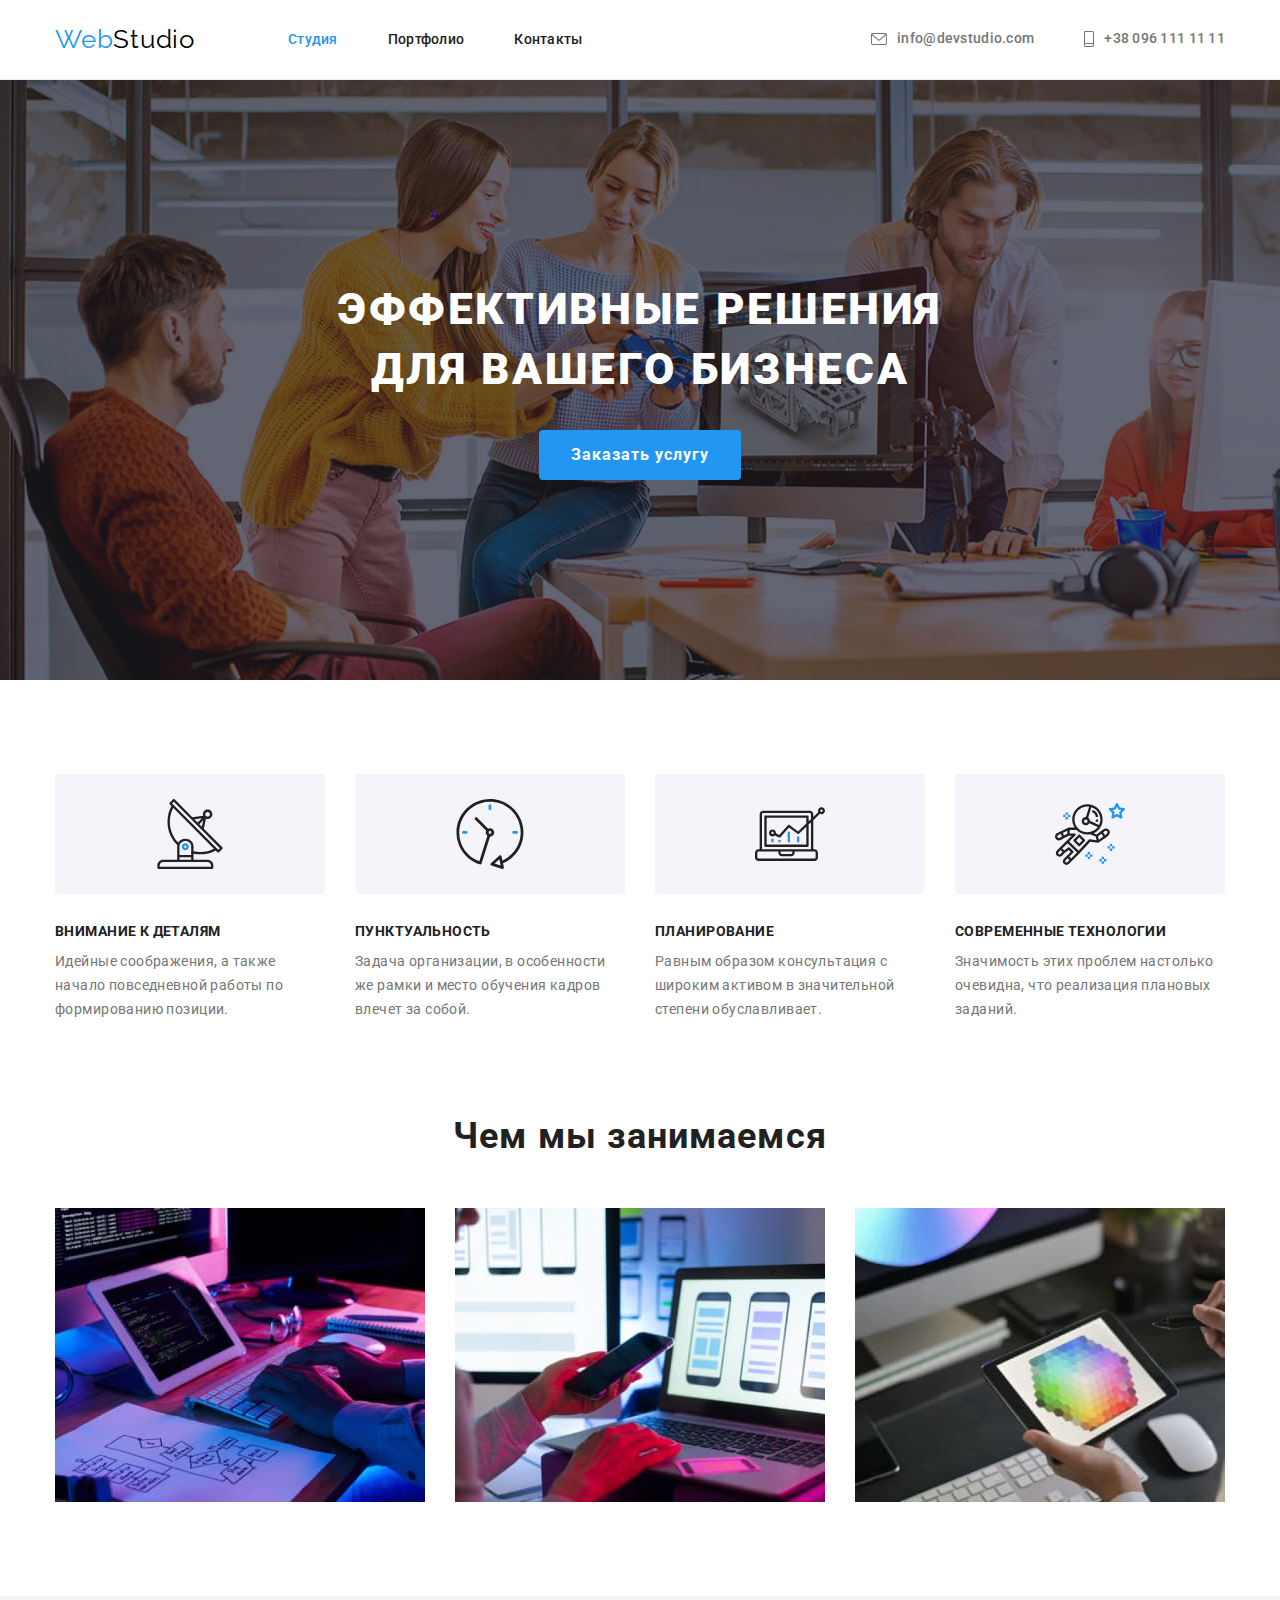
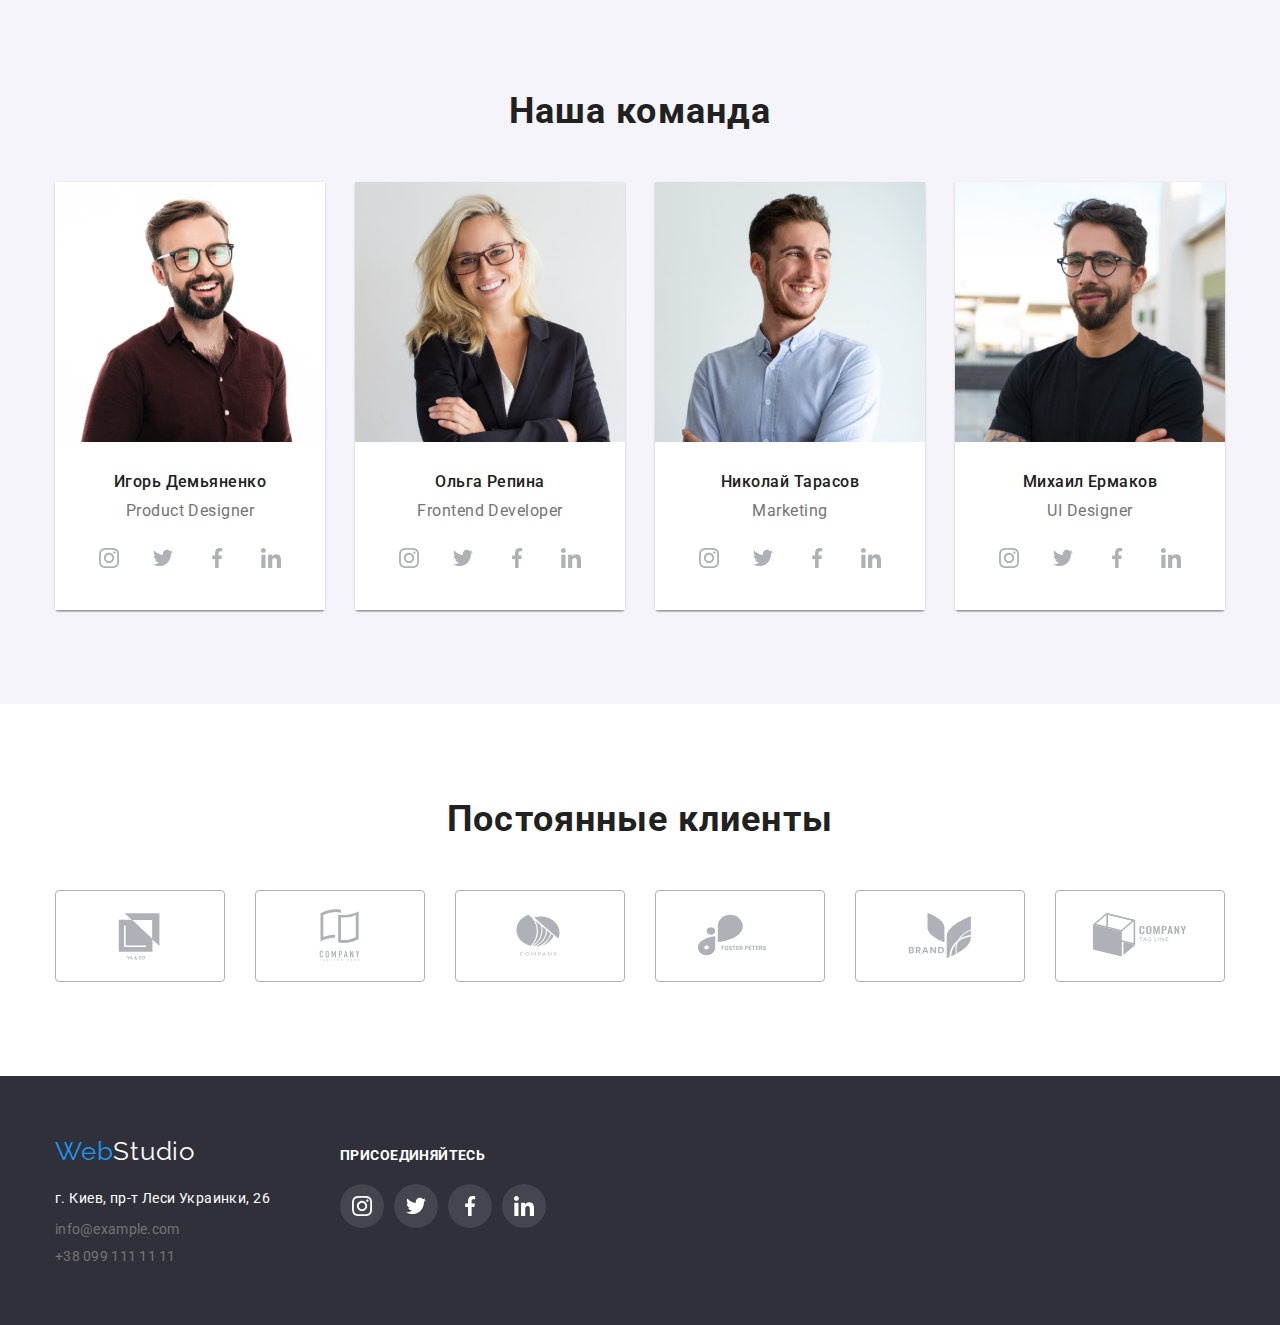
==== index.html @ 9b825a85 "overlay в Портфолио" ====
<!DOCTYPE html>
<html lang="ru">
<head>
    <meta charset="UTF-8">
    <meta http-equiv="X-UA-Compatible" content="IE=edge">
    <meta name="viewport" content="width=device-width, initial-scale=1.0">
    <title>Студия</title>
    <link rel="preconnect" href="https://fonts.gstatic.com">
    <link href="https://fonts.googleapis.com/css2?family=Raleway:wght@700&family=Roboto:wght@400;500;700;900&display=swap"
        rel="stylesheet">
    <link rel="stylesheet" href="https://cdnjs.cloudflare.com/ajax/libs/modern-normalize/1.0.0/modern-normalize.min.css" />
    <link rel="stylesheet" href="./css/styles.css">
</head>
<body>
<!--HEADER-->
    <header class="header">
        <div class="container header-container">
            <nav class="navigation">
                <a class="logo-link link" href="./index.html" lang=en><span class="logo-part">Web</span>Studio</a>
                <ul class="menu list">
                    <li class="menu-item">
                        <a class="menu-link link current" href="./index.html">Студия</a>
                    </li>
                    <li class="menu-item">
                        <a class="menu-link link" href="./portfolio.html">Портфолио</a>
                    </li>
                    <li class="menu-item">
                        <a class="menu-link link" href="">Контакты</a>
                    </li>
                </ul>
            </nav>
            <ul class="contacts list">
                <li class="contacts-item">
                    <a class="mail-tel-link link" href="mailto:info@devstudio.com">
                        <svg class="mail-icon">
                            <use href="./images/sprite.svg#mail"></use>
                        </svg>
                        info@devstudio.com</a>
                </li>
                <li class="contacts-item">
                    <a class="mail-tel-link link" href="tel:+38096111111">
                        <svg class="call-icon">
                            <use href="./images/sprite.svg#call"></use>
                        </svg>
                        +38 096 111 11 11</a>
                </li>
            </ul>
        </div>
    </header>
    <main>
<!--HERO-->
        <section class="hero">
            <div class="container">
                <h1 class="hero-title">Эффективные решения <br> для вашего бизнеса</h1>
                <button class="modal-btn btn" type="button">Заказать услугу</button>
            </div>
        </section>

<!--BENEFITS-->
        <section class="benefits-section">
            <div class="container">
                <h2 class="visually-hidden">Преимущества</h2>
                <ul class="benefits list">
                    <li class="benefits-item">
                        <div class="benefits-pic">
                            <svg class="benefits-icon">
                                <use href="./images/sprite.svg#antenna"></use>
                            </svg>
                        </div>
                            <h3 class="benefits-item-title">Внимание к деталям </h3>
                            <p class="benefits-item-description">Идейные соображения, а также начало
                                повседневной работы по формированию позиции.</p>
                    </li>
                    <li class="benefits-item">
                        <div class="benefits-pic">
                            <svg class="benefits-icon">
                                <use href="./images/sprite.svg#clock"></use>
                            </svg>
                        </div>
                        <h3 class="benefits-item-title">Пунктуальность </h3>
                        <p class="benefits-item-description">Задача организации, в особенности же
                            рамки и место обучения кадров влечет за собой.</p>
                    </li>
                    <li class="benefits-item">
                        <div class="benefits-pic">
                            <svg class="benefits-icon">
                                <use href="./images/sprite.svg#diagram"></use>
                            </svg>
                        </div>
                        <h3 class="benefits-item-title">Планирование </h3>
                        <p class="benefits-item-description">Равным образом консультация с широким
                            активом в значительной степени обуславливает.</p>
                    </li>
                    <li class="benefits-item">
                        <div class="benefits-pic">
                            <svg class="benefits-icon">
                                <use href="./images/sprite.svg#astronaut"></use>
                            </svg>
                        </div>
                        <h3 class="benefits-item-title">Современные технологии </h3>
                        <p class="benefits-item-description">Значимость этих проблем настолько очевидна,
                            что реализация плановых заданий.</p>
                    </li>
                </ul>
            </div>
        </section>

<!--PORTFOLIO-->
        <section class="portfolio-section">
            <div class="container">
                <h2 class="section-title">Чем мы занимаемся</h2>
                <ul class="portfolio list">
                    <li class="portfolio-item">
                        <img class="portfolio-item-img" src="./images/what-we-do/img.jpg" alt="Разработчик пишет код" width="370"
                            height="294">
                    </li>
                    <li class="portfolio-item">
                        <img class="portfolio-item-img" src="./images/what-we-do/img-1.jpg" alt="Дизайнер разрабатывает интерфейс"
                            width="370" height="294">
                    </li>
                    <li class="portfolio-item">
                        <img class="portfolio-item-img" src="./images/what-we-do/img-2.jpg" alt="Дизайнер подбирает цвета" width="370"
                            height="294">
                    </li>
                </ul>
            </div>
        </section>

<!--TEAM-->
        <section class="team section">
            <div class="container">
                <h2 class="section-title">Наша команда</h2>
                <ul class="team-list list">
                    <li class="team-item">
                        <img class="team-item-img" src="./images/our-team/ihor.jpg" alt="Игорь Демьяненко" width="270" height="260">
                        <div class="team-description">
                            <h3 class="team-item-title">Игорь Демьяненко</h3>
                            <p class="team-item-description" lang="en">Product Designer</p>
                                <ul class="team-social-media list">
                                    <li class="team-social-media-item">
                                        <a href="" class="team-social-media-link">
                                            <svg class="team-social-media-icon">
                                                <use href="./images/sprite.svg#instagram"></use>
                                            </svg>
                                        </a>
                                    </li>
                                    <li class="team-social-media-item">
                                        <a href="" class="team-social-media-link">
                                            <svg class="team-social-media-icon">
                                                <use href="./images/sprite.svg#twitter"></use>
                                            </svg>
                                        </a>
                                    </li>
                                    <li class="team-social-media-item">
                                        <a href="" class="team-social-media-link">
                                            <svg class="team-social-media-icon">
                                                <use href="./images/sprite.svg#facebook"></use>
                                            </svg>
                                        </a>
                                    </li>
                                    <li class="team-social-media-item">
                                        <a href="" class="team-social-media-link">
                                            <svg class="team-social-media-icon">
                                                <use href="./images/sprite.svg#linkedin"></use>
                                            </svg>
                                        </a>
                                    </li>
                                </ul>
                        </div>  
                    </li>
                    <li class="team-item">
                        <img class="team-item-img" src="./images/our-team/olha.jpg" alt="Ольга Репина" width="270" height="260">
                        <div class="team-description">
                            <h3 class="team-item-title">Ольга Репина</h3>
                            <p class="team-item-description" lang="en">Frontend Developer</p>
                                <ul class="team-social-media list">
                                    <li class="team-social-media-item">
                                        <a href="" class="team-social-media-link">
                                            <svg class="team-social-media-icon">
                                                <use href="./images/sprite.svg#instagram"></use>
                                            </svg>
                                        </a>
                                    </li>
                                    <li class="team-social-media-item">
                                        <a href="" class="team-social-media-link">
                                            <svg class="team-social-media-icon">
                                                <use href="./images/sprite.svg#twitter"></use>
                                            </svg>
                                        </a>
                                    </li>
                                    <li class="team-social-media-item">
                                        <a href="" class="team-social-media-link">
                                            <svg class="team-social-media-icon">
                                                <use href="./images/sprite.svg#facebook"></use>
                                            </svg>
                                        </a>
                                    </li>
                                    <li class="team-social-media-item">
                                        <a href="" class="team-social-media-link">
                                            <svg class="team-social-media-icon">
                                                <use href="./images/sprite.svg#linkedin"></use>
                                            </svg>
                                        </a>
                                    </li>
                                </ul>
                        </div>
                    </li>
                    <li class="team-item">
                        <img class="team-item-img" src="./images/our-team/nick.jpg" alt="Николай Тарасов" width="270" height="260">
                        <div class="team-description">
                            <h3 class="team-item-title">Николай Тарасов</h3>
                            <p class="team-item-description" lang="en">Marketing</p>
                                <ul class="team-social-media list">
                                    <li class="team-social-media-item">
                                        <a href="" class="team-social-media-link">
                                            <svg class="team-social-media-icon">
                                                <use href="./images/sprite.svg#instagram"></use>
                                            </svg>
                                        </a>
                                    </li>
                                    <li class="team-social-media-item">
                                        <a href="" class="team-social-media-link">
                                            <svg class="team-social-media-icon">
                                                <use href="./images/sprite.svg#twitter"></use>
                                            </svg>
                                        </a>
                                    </li>
                                    <li class="team-social-media-item">
                                        <a href="" class="team-social-media-link">
                                            <svg class="team-social-media-icon">
                                                <use href="./images/sprite.svg#facebook"></use>
                                            </svg>
                                        </a>
                                    </li>
                                    <li class="team-social-media-item">
                                        <a href="" class="team-social-media-link">
                                            <svg class="team-social-media-icon">
                                                <use href="./images/sprite.svg#linkedin"></use>
                                            </svg>
                                        </a>
                                    </li>
                                </ul>
                        </div>
                    </li>
                    <li class="team-item">
                        <img class="team-item-img" src="./images/our-team/mike.jpg" alt="Михаил Ермаков" width="270" height="260">
                        <div class="team-description">
                            <h3 class="team-item-title">Михаил Ермаков</h3>
                            <p class="team-item-description" lang="en">UI Designer</p>
                            <ul class="team-social-media list">
                                <li class="team-social-media-item">
                                    <a href="" class="team-social-media-link">
                                        <svg class="team-social-media-icon">
                                            <use href="./images/sprite.svg#instagram"></use>
                                        </svg>
                                    </a>
                                </li>
                                <li class="team-social-media-item">
                                    <a href="" class="team-social-media-link">
                                        <svg class="team-social-media-icon">
                                            <use href="./images/sprite.svg#twitter"></use>
                                        </svg>
                                    </a>
                                </li>
                                <li class="team-social-media-item">
                                    <a href="" class="team-social-media-link">
                                        <svg class="team-social-media-icon">
                                            <use href="./images/sprite.svg#facebook"></use>
                                        </svg>
                                    </a>
                                </li>
                                <li class="team-social-media-item">
                                    <a href="" class="team-social-media-link">
                                        <svg class="team-social-media-icon">
                                            <use href="./images/sprite.svg#linkedin"></use>
                                        </svg>
                                    </a>
                                </li>
                            </ul>
                        </div>
                    </li>
                </ul>
            </div>
        </section>
    </main>
<!--CLIENTS-->
        <section class="clients section">
            <div class="container">
                <h2 class="section-title">Постоянные клиенты</h2>
                <ul class="clients-list list">
                    <li class="clients-item">
                        <a href="" class="clients-list-link">                
                            <svg class="clients-icon">
                               <use href="./images/sprite.svg#logo-1"></use>
                            </svg>
                        </a>
                    </li>
                    <li class="clients-item">
                        <a href="" class="clients-list-link">                           
                            <svg class="clients-icon">
                                <use href="./images/sprite.svg#logo-2"></use>                            
                            </svg>                        
                        </a>
                    </li>
                    <li class="clients-item">
                        <a href="" class="clients-list-link">
                            <svg class="clients-icon">
                                <use href="./images/sprite.svg#logo-3"></use>
                            </svg>
                        </a>
                    </li>
                    <li class="clients-item">
                        <a href="" class="clients-list-link">
                            <svg class="clients-icon">
                                <use href="./images/sprite.svg#logo-4"></use>
                            </svg>
                        </a>
                    </li>
                    <li class="clients-item">
                        <a href="" class="clients-list-link">
                            <svg class="clients-icon">
                                <use href="./images/sprite.svg#logo-5"></use>
                            </svg>
                        </a>
                    </li>
                    <li class="clients-item">
                        <a href="" class="clients-list-link">
                            <svg class="clients-icon">
                                <use href="./images/sprite.svg#logo-6"></use>
                            </svg>
                        </a>
                    </li>
                </ul>
            </div>
        </section>
<!--END CLIENTS-->
<!--FOOTER-->
    <footer class="footer">
        <div class="container footer-container">
            <div class="footer-left">
                <a class="footer-logo-link link" href="./index.html" lang=en><span class="logo-part">Web</span>Studio</a>
                <address class="address-list">
                    <ul class="address-items list">
                        <li class="address-item">
                            <a class="map-link link" href="https://goo.gl/maps/Dh8G3uwG5ZsZuSZK8" target="_blank"
                                rel="noopener noreferrer">г. Киев, пр-т Леси
                                Украинки, 26</a>
                        </li>
                        <li class="address-item">
                            <a class="footer-mail-link link" href="mailto:info@example.com">info@example.com</a>
                        </li>
                        <li class="address-item">
                            <a class="footer-tel-link link" href="tel:+380991111111">+38 099 111 11 11</a>
                        </li>
                    </ul>
                </address>
            </div>
            <div class="footer-right">
                <h4 class="join-title">Присоединяйтесь</h4>
                    <ul class="join-sm-list list">
                        <li class="join-sm-item">
                            <a href="" class="join-sm-link">
                                <svg class="join-sm-icon">
                                    <use href="./images/sprite.svg#instagram"></use>
                                </svg>
                            </a>
                        </li>
                        <li class="join-sm-item">
                            <a href="" class="join-sm-link">
                                <svg class="join-sm-icon">
                                    <use href="./images/sprite.svg#twitter"></use>
                                </svg>
                            </a>
                        </li>
                        <li class="join-sm-item">
                            <a href="" class="join-sm-link">
                                <svg class="join-sm-icon">
                                    <use href="./images/sprite.svg#facebook"></use>
                                </svg>
                            </a>
                        </li>
                        <li class="join-sm-item">
                            <a href="" class="join-sm-link">
                                <svg class="join-sm-icon">
                                    <use href="./images/sprite.svg#linkedin"></use>
                                </svg>
                            </a>
                        </li>
                    </ul>
            </div>
        </div>
    </footer>
</body>
</html>
---- css/styles.css ----
:root {
  --accent-color: #2196f3;
  --main-color: #212121;
  --secondary-color: #757575;
  --contrast-color: #ffffff;
  --background-color: #2f303a;
  --icon-button-back-color: #f5f4fA;
  --icons-color: #AFB1B8;
  --main-font: 'Roboto', sans-serif;
  --secondary-font: 'Raleway', sans-serif;
}

h1,
h2,
h3,
h4,
h5,
h6,
p {
  margin-top: 0;
  margin-bottom: 0;
}

ul,
ol {
  margin-top: 0;
  margin-bottom: 0;
  padding-left: 0;
}

img {
  display: block;
}

.list {
  list-style: none;
}
.link {
  text-decoration: none;
  display: inline-block;
}

.container {
  width: 1200px;
  padding-left: 15px;
  padding-right: 15px;
  margin: 0 auto;
}

body {
  font-family: var(--main-font);
  color: var(--main-color);
}

/*---------COMPONENTS---------*/
.logo-part {
  color: var(--accent-color);
}
.section-title {
  font-size: 36px;
  line-height: 1.17;
  text-align: center;
  letter-spacing: 0.03em;
  margin-bottom: 50px;
}

.menu-link.current {
  color: var(--accent-color);
}

.section {
  padding-top: 94px;
  padding-bottom: 94px;
}

.btn {
  border: none;
  cursor: pointer;
  border-radius: 4px;
}

.visually-hidden {
  position: absolute;
  width: 1px;
  height: 1px;
  margin: -1px;
  border: 0;
  padding: 0;

  white-space: nowrap;
  clip-path: inset(100%);
  clip: rect(0 0 0 0);
  overflow: hidden;
}
/*---------END COMPONENTS---------*/

/*---------HEADER---------*/

.header {
  border-bottom: 1px solid #ececec;
  padding-top: 24px;
  padding-bottom: 24px;
}

.header-container {
  display: flex;
}

.navigation {
  display: flex;
  align-items: center;
}

.menu {
  display: flex;
}

.contacts {
  display: flex;
  align-items: center;
  margin-left: auto;
}

.logo-link {
  font-family: var(--secondary-font);
  font-size: 26px;
  line-height: 1.19;
  letter-spacing: 0.03em;
  color: #000000;
  margin-right: 93px;
}

.menu-item:not(:last-child) {
  margin-right: 50px;
}

.contacts-item:not(:last-child) {
  margin-right: 50px;
}

.menu-link {
  font-weight: 500;
  font-size: 14px;
  line-height: 1.14;
  letter-spacing: 0.02em;
  color: var(--main-color);
}

.menu-link:hover,
.menu-link:focus {
  color: var(--accent-color);
  outline: none;
}

.address-list {
  font-style: normal;
}

.mail-tel-link {
  display: flex;
  align-items: center;
  justify-content: center; 
  font-weight: 500;
  font-size: 14px;
  line-height: 1.14;
  letter-spacing: 0.02em;
  color: var(--secondary-color);
}

.mail-tel-link:hover,
.mail-tel-link:focus {
  color: var(--accent-color);
  outline: none;
}

.mail-icon {
  width: 16px;
  height: 12px;
  fill: currentColor;
  margin-right: 10px;
}

.call-icon {
  width: 10px;
  height: 16px;
  fill: currentColor;
  margin-right: 10px;
}

.mail-tel-link:hover .mail-icon,
.mail-tel-link:focus .mail-icon {
  fill: currentColor;
}

.mail-tel-link:hover .call-icon,
.mail-tel-link:focus .call-icon {
  fill: currentColor;
}
/*---------END HEADER---------*/

/*---------HERO---------*/

.hero {
  background-color: var(--background-color);
  background-image: linear-gradient(
    rgba(47, 48, 58, 0.4),
    rgba(47, 48, 58, 0.4)
    ), 
    url(../images/hero-bg.jpg);
  background-size: cover;
  max-width: 1600px;
  margin: 0 auto;
  padding-top: 200px;
  padding-bottom: 200px;
  text-align: center;
}
.hero-title {
  font-weight: 900;
  font-size: 44px;
  line-height: 1.36;
  letter-spacing: 0.06em;
  text-transform: uppercase;
  color: var(--contrast-color);
  margin-bottom: 30px;
}
.modal-btn {
  font-weight: 700;
  font-size: 16px;
  line-height: 1.88;
  letter-spacing: 0.06em;
  background-color: var(--accent-color);
  color: var(--contrast-color);
  padding: 10px 32px;
}

.modal-btn:hover,
.modal-btn:focus {
  background-color: #188ce8;
  outline: none;
}

/*---------END HERO---------*/

/*---------BENEFITS---------*/

.benefits-section {
  padding-top: 94px;
  padding-bottom: 47px;
}

.benefits {
  display: flex;
}

.benefits-item {
  width: 270px;
}

/* .test::before {
  display: inline-block;
  content: "";
  width: 270px;
height: 120px;
  background-color: #F5F4FA;
  border-radius: 4px;
  background-image: url(../images/sprite.svg#antenna);
} */


.benefits-pic {
  display: flex;
  align-items: center;
  justify-content: center;
  height: 120px;
  background-color: var(--icon-button-back-color);
  border-radius: 4px;
  margin-bottom: 30px;
}

.benefits-icon {
  width: 70px;
  height: 70px;

}

.benefits-item:not(:last-child) {
  margin-right: 30px;
}

.benefits-item-title {
  font-size: 14px;
  line-height: 1.14;
  letter-spacing: 0.03em;
  text-transform: uppercase;
  margin-bottom: 10px;
}
.benefits-item-description {
  font-size: 14px;
  line-height: 1.71;
  letter-spacing: 0.03em;
  color: var(--secondary-color);
}

/*---------END BENEFITS---------*/

/*---------PORTFOLIO---------*/

.portfolio-section {
  padding-top: 47px;
  padding-bottom: 94px;
}

.portfolio {
  display: flex;
  align-items: center;
  margin-left: -30px;
  margin-top: -30px;
}

.portfolio-item {
  flex-basis: calc((100% - 90px) / 3);
  margin-left: 30px;
  margin-top: 30px;
}

/*---------END PORTFOLIO---------*/

/*---------TEAM---------*/

.team {
  background: var(--icon-button-back-color);
}

.team-list {
  display: flex;
  margin-left: -30px;
  margin-top: -30px;
}

.team-item {
  /*  flex-basis: calc((100% - 120px) / 4);*/
  flex-basis: calc(100% - 4) / 30px);
  margin-left: 30px;
  margin-top: 30px;
  box-shadow: 0px 1px 3px rgba(0, 0, 0, 0.12), 0px 1px 1px rgba(0, 0, 0, 0.14),
    0px 2px 1px rgba(0, 0, 0, 0.2);
  border-radius: 0px 0px 4px 4px;
}

.team-item-title {
  font-weight: 500;
  font-size: 16px;
  line-height: 1.19;
  text-align: center;
  letter-spacing: 0.03em;
  margin-bottom: 10px;
}
.team-item-description {
  font-size: 16px;
  line-height: 1.19;
  text-align: center;
  letter-spacing: 0.03em;
  color: var(--secondary-color);
  margin-bottom: 16px;
}

.team-description {
  padding: 30px 32px;
  background-color: var(--contrast-color);
}

.team-social-media {
  display: flex;
  justify-content: space-between;
}

.team-social-media-link {
  display: flex;
  align-items: center;
  justify-content: center;
  width: 44px;
  height: 44px;
  background-color: transparent;
  border-radius: 50%;
}

.team-social-media-icon {
  width: 20px;
  height: 20px;
  fill: var(--icons-color);
}

.team-social-media-link:hover,
.team-social-media-link:focus {
  background-color: var(--accent-color);
  outline: none;
}

.team-social-media-link:hover .team-social-media-icon,
.team-social-media-link:focus .team-social-media-icon {
  fill: var(--contrast-color);
}

/*---------END TEAM---------*/

/*---------CLIENTS---------*/

.clients-list {
  display: flex;
  justify-content: space-between;
}

.clients-item {
  display: flex;
  align-items: center;
  justify-content: center;
  /* border: 1px solid var(--icons-color);
  width: 170px;
  height: 92px;
  box-sizing: border-box;
  border-radius: 4px; */
}

.clients-list-link{
  display: flex;
  align-items: center;
  justify-content: center;
  border: 1px solid var(--icons-color);
  width: 170px;
  height: 92px;
  box-sizing: border-box;
  border-radius: 4px; 
}

.clients-icon {
  width: 106px;
  height: 60px;
  fill: var(--icons-color);
}

.clients-list-link:hover .clients-icon,
.clients-list-link:focus .clients-icon {
  fill: var(--accent-color);
}

.clients-list-link:hover,
.clients-list-link:focus {
  border: 1px solid var(--accent-color);
  outline: none;
}

/* .clients-item:hover .clients-icon,
.clients-item:focus .clients-icon {
  fill: var(--accent-color);
}

.clients-item:hover,
.clients-item:focus {
  border: 1px solid var(--accent-color);
} */

/*---------END CLIENTS---------*/

/*---------FOOTER---------*/
.footer {
  background-color: var(--background-color);
  padding-top: 60px;
  padding-bottom: 60px;
}

.footer-container {
  display: flex;
  align-items: baseline;
}

.footer-left{
  margin-right: 70px;
}

.footer-logo-link {
  font-family: var(--secondary-font);
  font-size: 26px;
  line-height: 1.19;
  letter-spacing: 0.03em;
  color: var(--contrast-color);
  margin-bottom: 20px;
}
.map-link {
  font-style: normal;
  font-size: 14px;
  line-height: 1.71;
  letter-spacing: 0.03em;
  color: var(--contrast-color);
}
.map-link:hover,
.map-link:focus {
  color: var(--accent-color);
  outline: none;
}
.footer-mail-link {
  font-style: normal;
  font-size: 14px;
  line-height: 1.14;
  letter-spacing: 0.02em;
  color: var(--secondary-color);
}
.footer-mail-link:hover,
.footer-mail-link:focus {
  color: var(--accent-color);
  outline: none;
}

.footer-tel-link {
  font-style: normal;
  font-size: 14px;
  line-height: 1.14;
  letter-spacing: 0.02em;
  color: var(--secondary-color);
}

.footer-tel-link:hover,
.footer-tel-link:focus {
  color: var(--accent-color);
  outline: none;
}

.address-item:not(:last-child) {
  margin-bottom: 9px;
}

.join-title {
  font-weight: 700;
  font-size: 14px;
  line-height: 1.14;
  letter-spacing: 0.03em;
  text-transform: uppercase;
  color: var(--contrast-color);
  margin-bottom: 20px;
}

.join-sm-list {
  display: flex;
}

.join-sm-item:not(:last-child) {
  margin-right: 10px;
}


.join-sm-link {
  display: flex;
  align-items: center;
  justify-content: center;
  width: 44px;
  height: 44px;
  background-color: rgba(255, 255, 255, 0.1);
  border-radius: 50%;
}

.join-sm-link:hover,
.join-sm-link:focus {
  background-color: var(--accent-color);
  outline: none;
}

.join-sm-icon {
  width: 20px;
  height: 20px;
  fill: var(--contrast-color);
}


/*---------END FOOTER---------*/

/*---------PORTFOLIO PAGE---------*/

.filters {
  display: flex;
  justify-content: center;
  margin-bottom: 50px;
}

.filters .filter-item + .filter-item {
  margin-left: 8px;
}

.filter-btn {
  font-weight: 500;
  font-size: 16px;
  line-height: 1.62;
  text-align: center;
  letter-spacing: 0.03em;
  background-color: var(--icon-button-back-color);
  padding: 6px 22px;
}
.filter-btn:hover,
.filter-btn:focus {
  color: var(--contrast-color);
  background-color: var(--accent-color);
  box-shadow: 0px 3px 1px rgba(0, 0, 0, 0.1), 0px 1px 2px rgba(0, 0, 0, 0.08),
    0px 2px 2px rgba(0, 0, 0, 0.12);
  outline: none;
}

.portfolio-page-items {
  display: flex;
  flex-wrap: wrap;
  margin-left: -30px;
  margin-top: -30px;
}

.portfolio-page-item {
  flex-basis: calc((100% - 90px) / 3);
  margin-top: 30px;
  margin-left: 30px;
}

.card-wrapper {
  position: relative;
  overflow: hidden;
}

.portfolio-page-card:hover,
.portfolio-page-card:focus {
box-shadow: 0px 1px 1px rgba(0, 0, 0, 0.12), 0px 4px 4px rgba(0, 0, 0, 0.06), 1px 4px 6px rgba(0, 0, 0, 0.16);
outline: none;
}

.overlay {
  position: absolute;
  top: 0;
  left: 0;
  width: 100%;
  height: 100%;
  color: var(--contrast-color);
  font-style: normal;
  font-size: 18px;
  line-height: 1.56;
  letter-spacing: 0.03em;
  padding: 63px 24px;
  background-color: rgba(33, 150, 243, 0.9);
  /* border: 1px solid #000000;
  box-shadow: 0px 4px 4px rgba(0, 0, 0, 0.25); */
  overflow: auto;
  transform: translateY(100%);
  transition: transform 250ms cubic-bezier(0.4, 0, 0.2, 1);
}

.portfolio-page-card:hover .overlay,
.portfolio-page-card:focus .overlay {
 transform: translateY(0%);
}

.portfolio-page-card-dscr {
  background-color: var(--contrast-color);
  border: 1px solid #eeeeee;
  border-top: none;
  padding: 20px 24px;
}

.portfolio-page-item-title {
  color: var(--main-color);
  font-weight: 700;
  font-size: 18px;
  line-height: 2;
  letter-spacing: 0.06em;
  margin-bottom: 4px;
}
.portfolio-page-item-description {
  font-size: 16px;
  line-height: 1.87;
  letter-spacing: 0.03em;
  color: var(--secondary-color);
}

/*---------END PORTFOLIO PAGE---------*/
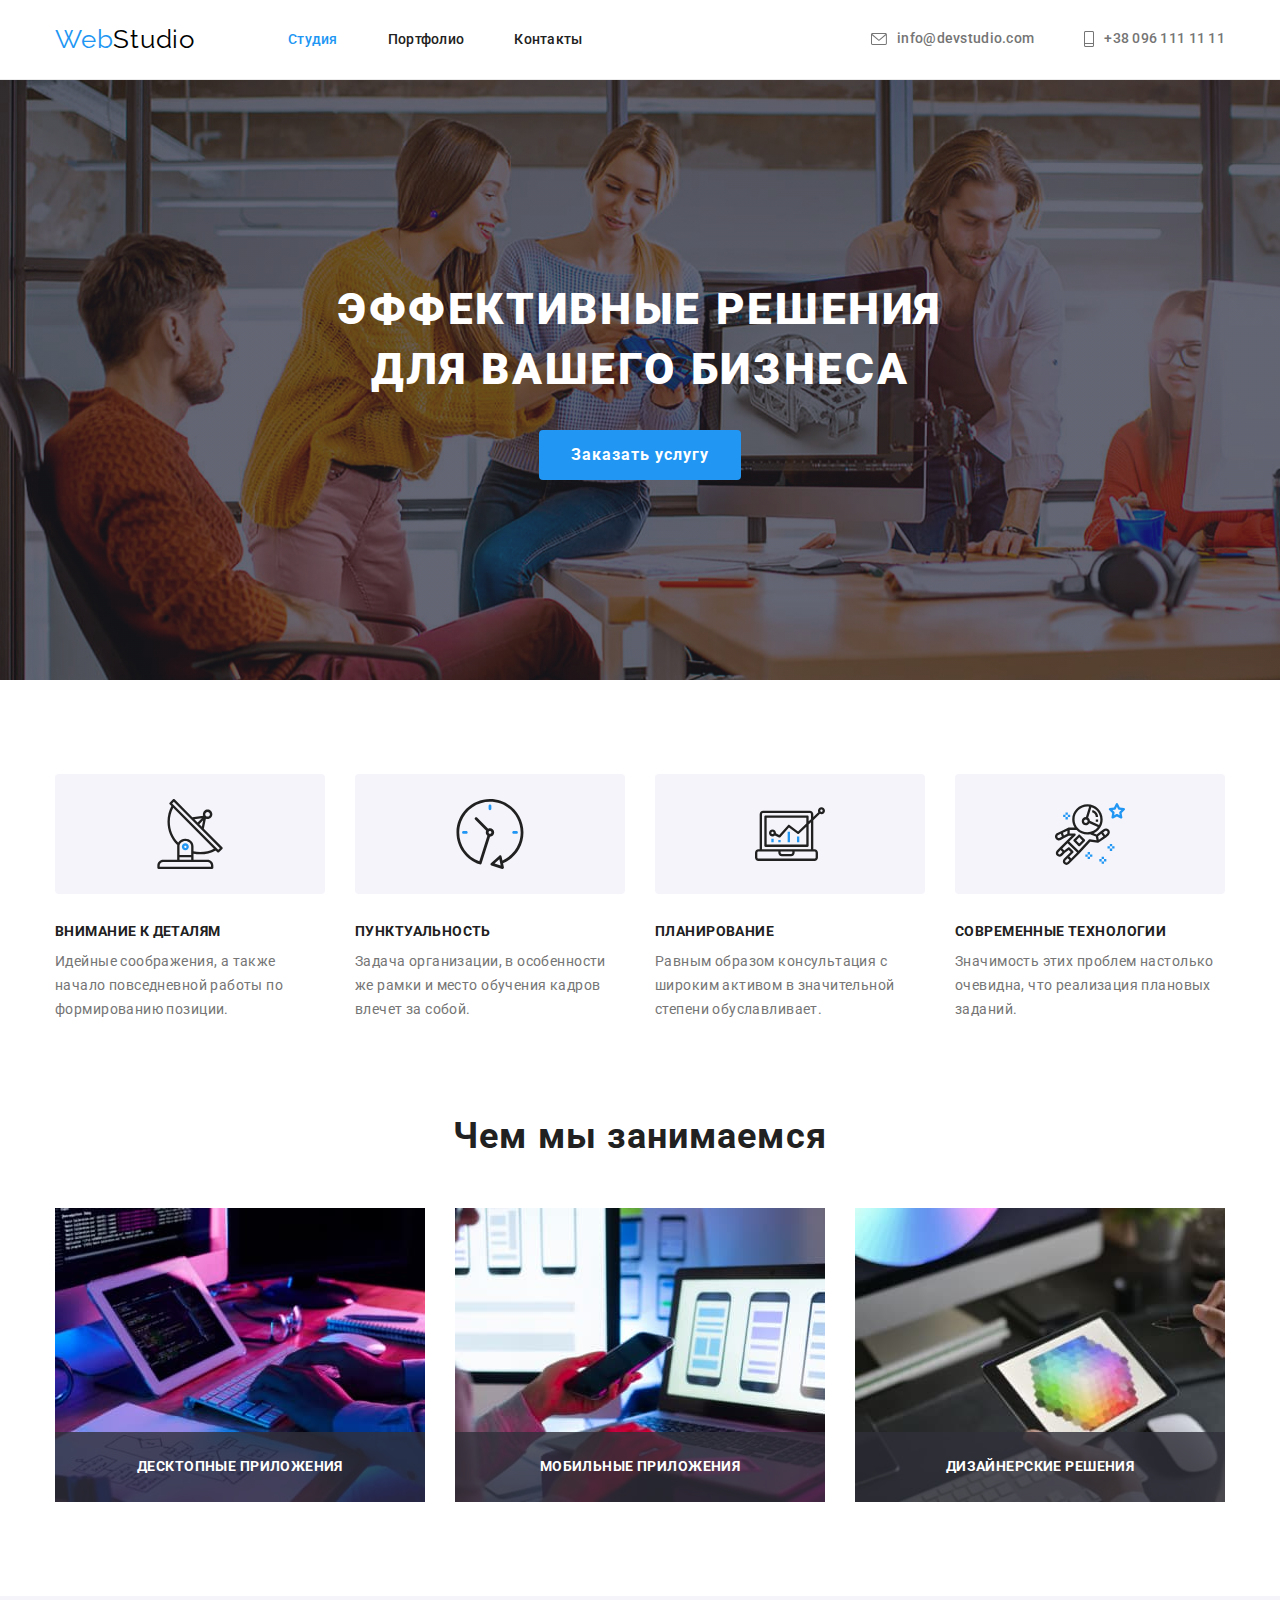
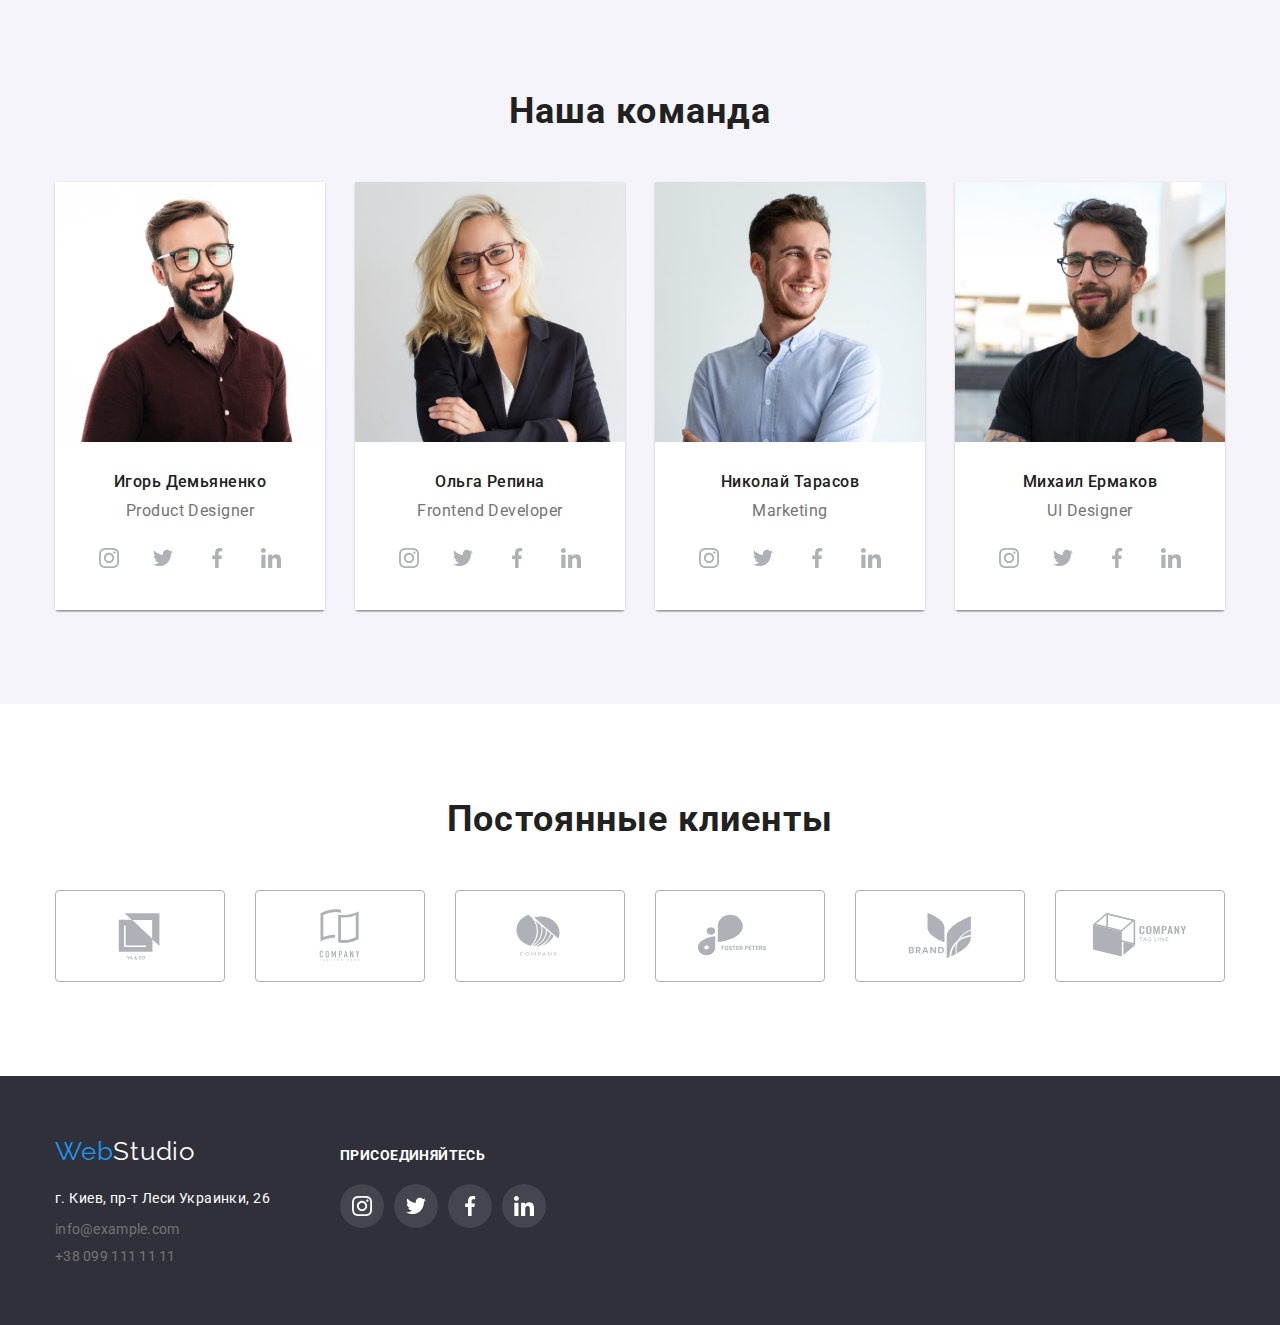
==== commit 4ba81643: "Переходы transition" ====
--- a/index.html
+++ b/index.html
@@ -52,7 +52,7 @@
         <section class="hero">
             <div class="container">
                 <h1 class="hero-title">Эффективные решения <br> для вашего бизнеса</h1>
-                <button class="modal-btn btn" type="button">Заказать услугу</button>
+                <button class="modal-btn btn" type="button" data-modal-open>Заказать услугу</button>
             </div>
         </section>
 
@@ -113,14 +113,23 @@
                     <li class="portfolio-item">
                         <img class="portfolio-item-img" src="./images/what-we-do/img.jpg" alt="Разработчик пишет код" width="370"
                             height="294">
+                            <p class="item-name">
+                                Десктопные приложения
+                            </p>
                     </li>
                     <li class="portfolio-item">
                         <img class="portfolio-item-img" src="./images/what-we-do/img-1.jpg" alt="Дизайнер разрабатывает интерфейс"
                             width="370" height="294">
+                            <p class="item-name">
+                                Мобильные приложения
+                            </p>
                     </li>
                     <li class="portfolio-item">
                         <img class="portfolio-item-img" src="./images/what-we-do/img-2.jpg" alt="Дизайнер подбирает цвета" width="370"
                             height="294">
+                            <p class="item-name">
+                                Дизайнерские решения
+                            </p>
                     </li>
                 </ul>
             </div>
@@ -347,10 +356,10 @@
                                 Украинки, 26</a>
                         </li>
                         <li class="address-item">
-                            <a class="footer-mail-link link" href="mailto:info@example.com">info@example.com</a>
+                            <a class="footer-mail-tel-link link" href="mailto:info@example.com">info@example.com</a>
                         </li>
                         <li class="address-item">
-                            <a class="footer-tel-link link" href="tel:+380991111111">+38 099 111 11 11</a>
+                            <a class="footer-mail-tel-link link" href="tel:+380991111111">+38 099 111 11 11</a>
                         </li>
                     </ul>
                 </address>
@@ -390,5 +399,15 @@
             </div>
         </div>
     </footer>
+    <div class="backdrop is-hidden" data-modal>
+        <div class="modal">
+            <button type="button" class="modal-close-btn" data-modal-close>
+                <svg class="modal-icon">
+                    <use href="./images/sprite.svg#close"></use>
+                </svg>
+            </button>
+        </div>
+    </div>
+<script src="./js/modal.js"></script>
 </body>
 </html>--- a/css/styles.css
+++ b/css/styles.css
@@ -8,6 +8,8 @@
   --icons-color: #AFB1B8;
   --main-font: 'Roboto', sans-serif;
   --secondary-font: 'Raleway', sans-serif;
+  --animation-duration: 250ms;
+  --animation-timing-function: cubic-bezier(0.4, 0, 0.2, 1);
 }
 
 h1,
@@ -150,6 +152,7 @@
 .menu-link:focus {
   color: var(--accent-color);
   outline: none;
+  transition: color var(--animation-duration) var(--animation-timing-function);
 }
 
 .address-list {
@@ -171,6 +174,7 @@
 .mail-tel-link:focus {
   color: var(--accent-color);
   outline: none;
+  transition: color var(--animation-duration) var(--animation-timing-function);
 }
 
 .mail-icon {
@@ -237,6 +241,7 @@
 .modal-btn:focus {
   background-color: #188ce8;
   outline: none;
+  transition: background-color var(--animation-duration) var(--animation-timing-function);
 }
 
 /*---------END HERO---------*/
@@ -318,11 +323,29 @@
 }
 
 .portfolio-item {
+  position: relative;
   flex-basis: calc((100% - 90px) / 3);
   margin-left: 30px;
   margin-top: 30px;
 }
 
+.item-name {
+  position: absolute;
+  bottom: 0;
+  left: 0;
+  display: flex;
+  align-items: center;
+  justify-content: center;
+  width: 100%;
+  height: 70px;
+  font-weight: 700;
+  font-size: 14px;
+  line-height: 1.14;
+  letter-spacing: 0.03em;
+  text-transform: uppercase;
+  color: var(--contrast-color);
+  background-color: rgba(47, 48, 58, 0.8);
+}
 /*---------END PORTFOLIO---------*/
 
 /*---------TEAM---------*/
@@ -394,11 +417,13 @@
 .team-social-media-link:focus {
   background-color: var(--accent-color);
   outline: none;
+ transition: background-color var(--animation-duration) var(--animation-timing-function);
 }
 
 .team-social-media-link:hover .team-social-media-icon,
 .team-social-media-link:focus .team-social-media-icon {
   fill: var(--contrast-color);
+  transition: fill var(--animation-duration) var(--animation-timing-function);
 }
 
 /*---------END TEAM---------*/
@@ -441,23 +466,15 @@
 .clients-list-link:hover .clients-icon,
 .clients-list-link:focus .clients-icon {
   fill: var(--accent-color);
+  transition: fill var(--animation-duration) var(--animation-timing-function);
 }
 
 .clients-list-link:hover,
 .clients-list-link:focus {
   border: 1px solid var(--accent-color);
   outline: none;
-}
-
-/* .clients-item:hover .clients-icon,
-.clients-item:focus .clients-icon {
-  fill: var(--accent-color);
-}
-
-.clients-item:hover,
-.clients-item:focus {
-  border: 1px solid var(--accent-color);
-} */
+  transition: border var(--animation-duration) var(--animation-timing-function);
+}
 
 /*---------END CLIENTS---------*/
 
@@ -496,32 +513,20 @@
 .map-link:focus {
   color: var(--accent-color);
   outline: none;
-}
-.footer-mail-link {
+  transition: color var(--animation-duration) var(--animation-timing-function);
+}
+.footer-mail-tel-link {
   font-style: normal;
   font-size: 14px;
   line-height: 1.14;
   letter-spacing: 0.02em;
   color: var(--secondary-color);
 }
-.footer-mail-link:hover,
-.footer-mail-link:focus {
+.footer-mail-tel-link:hover,
+.footer-mail-tel-link:focus {
   color: var(--accent-color);
   outline: none;
-}
-
-.footer-tel-link {
-  font-style: normal;
-  font-size: 14px;
-  line-height: 1.14;
-  letter-spacing: 0.02em;
-  color: var(--secondary-color);
-}
-
-.footer-tel-link:hover,
-.footer-tel-link:focus {
-  color: var(--accent-color);
-  outline: none;
+  transition: color var(--animation-duration) var(--animation-timing-function);
 }
 
 .address-item:not(:last-child) {
@@ -561,6 +566,7 @@
 .join-sm-link:focus {
   background-color: var(--accent-color);
   outline: none;
+  transition: background-color var(--animation-duration) var(--animation-timing-function);
 }
 
 .join-sm-icon {
@@ -571,6 +577,7 @@
 
 
 /*---------END FOOTER---------*/
+
 
 /*---------PORTFOLIO PAGE---------*/
 
@@ -600,6 +607,7 @@
   box-shadow: 0px 3px 1px rgba(0, 0, 0, 0.1), 0px 1px 2px rgba(0, 0, 0, 0.08),
     0px 2px 2px rgba(0, 0, 0, 0.12);
   outline: none;
+  transition: color var(--animation-duration) var(--animation-timing-function), background-color var(--animation-duration) var(--animation-timing-function), box-shadow var(--animation-duration) var(--animation-timing-function);
 }
 
 .portfolio-page-items {
@@ -622,8 +630,9 @@
 
 .portfolio-page-card:hover,
 .portfolio-page-card:focus {
-box-shadow: 0px 1px 1px rgba(0, 0, 0, 0.12), 0px 4px 4px rgba(0, 0, 0, 0.06), 1px 4px 6px rgba(0, 0, 0, 0.16);
-outline: none;
+  box-shadow: 0px 1px 1px rgba(0, 0, 0, 0.12), 0px 4px 4px rgba(0, 0, 0, 0.06), 1px 4px 6px rgba(0, 0, 0, 0.16);
+  outline: none;
+  transition: box-shadow var(--animation-duration) var(--animation-timing-function);
 }
 
 .overlay {
@@ -639,8 +648,6 @@
   letter-spacing: 0.03em;
   padding: 63px 24px;
   background-color: rgba(33, 150, 243, 0.9);
-  /* border: 1px solid #000000;
-  box-shadow: 0px 4px 4px rgba(0, 0, 0, 0.25); */
   overflow: auto;
   transform: translateY(100%);
   transition: transform 250ms cubic-bezier(0.4, 0, 0.2, 1);
@@ -649,6 +656,7 @@
 .portfolio-page-card:hover .overlay,
 .portfolio-page-card:focus .overlay {
  transform: translateY(0%);
+ transition: transform var(--animation-duration) var(--animation-timing-function);
 }
 
 .portfolio-page-card-dscr {
@@ -675,3 +683,60 @@
 
 /*---------END PORTFOLIO PAGE---------*/
 
+/*---------MODAL WINDOW---------*/
+
+.backdrop {
+  position: fixed;
+  top: 0;
+  left: 0;
+  width: 100vw;
+  height: 100vh;
+  background-color: rgba(0, 0, 0, 0.2);
+  z-index: 100;
+  transition: opacity var(--animation-duration) var(--animation-timing-function), visibility var(--animation-duration) var(--animation-timing-function);
+
+}
+
+.is-hidden {
+  opacity: 0;
+  visibility: hidden;
+  pointer-events: none;
+}
+
+.modal {
+  position: absolute;
+  top: 50%;
+  left: 50%;
+  transform: translate(-50%, -50%);
+  min-width: 528px;
+  min-height: 582px;
+  background-color: var(--contrast-color);
+  box-shadow: 0px 1px 3px rgba(0, 0, 0, 0.12), 0px 1px 1px rgba(0, 0, 0, 0.14), 0px 2px 1px rgba(0, 0, 0, 0.2);
+  border-radius: 4px;
+
+  transition: transform var(--animation-duration) var(--animation-timing-function);
+}
+
+.is-hidden .modal {
+  transform: translate(-50%, -50%) scaleY(0); 
+}
+
+.modal-close-btn {
+  position: absolute;
+  top: 8px;
+  right: 8px;
+  width: 30px;
+  height: 30px;
+  background: var(--contrast-color);
+  border: 1px solid rgba(0, 0, 0, 0.1);
+  padding: 0;
+  border-radius: 50%;
+  cursor: pointer;
+}
+
+.modal-icon {
+  width: 10px;
+  height: 10px;
+}
+
+/*---------END MODAL WINDOW---------*/
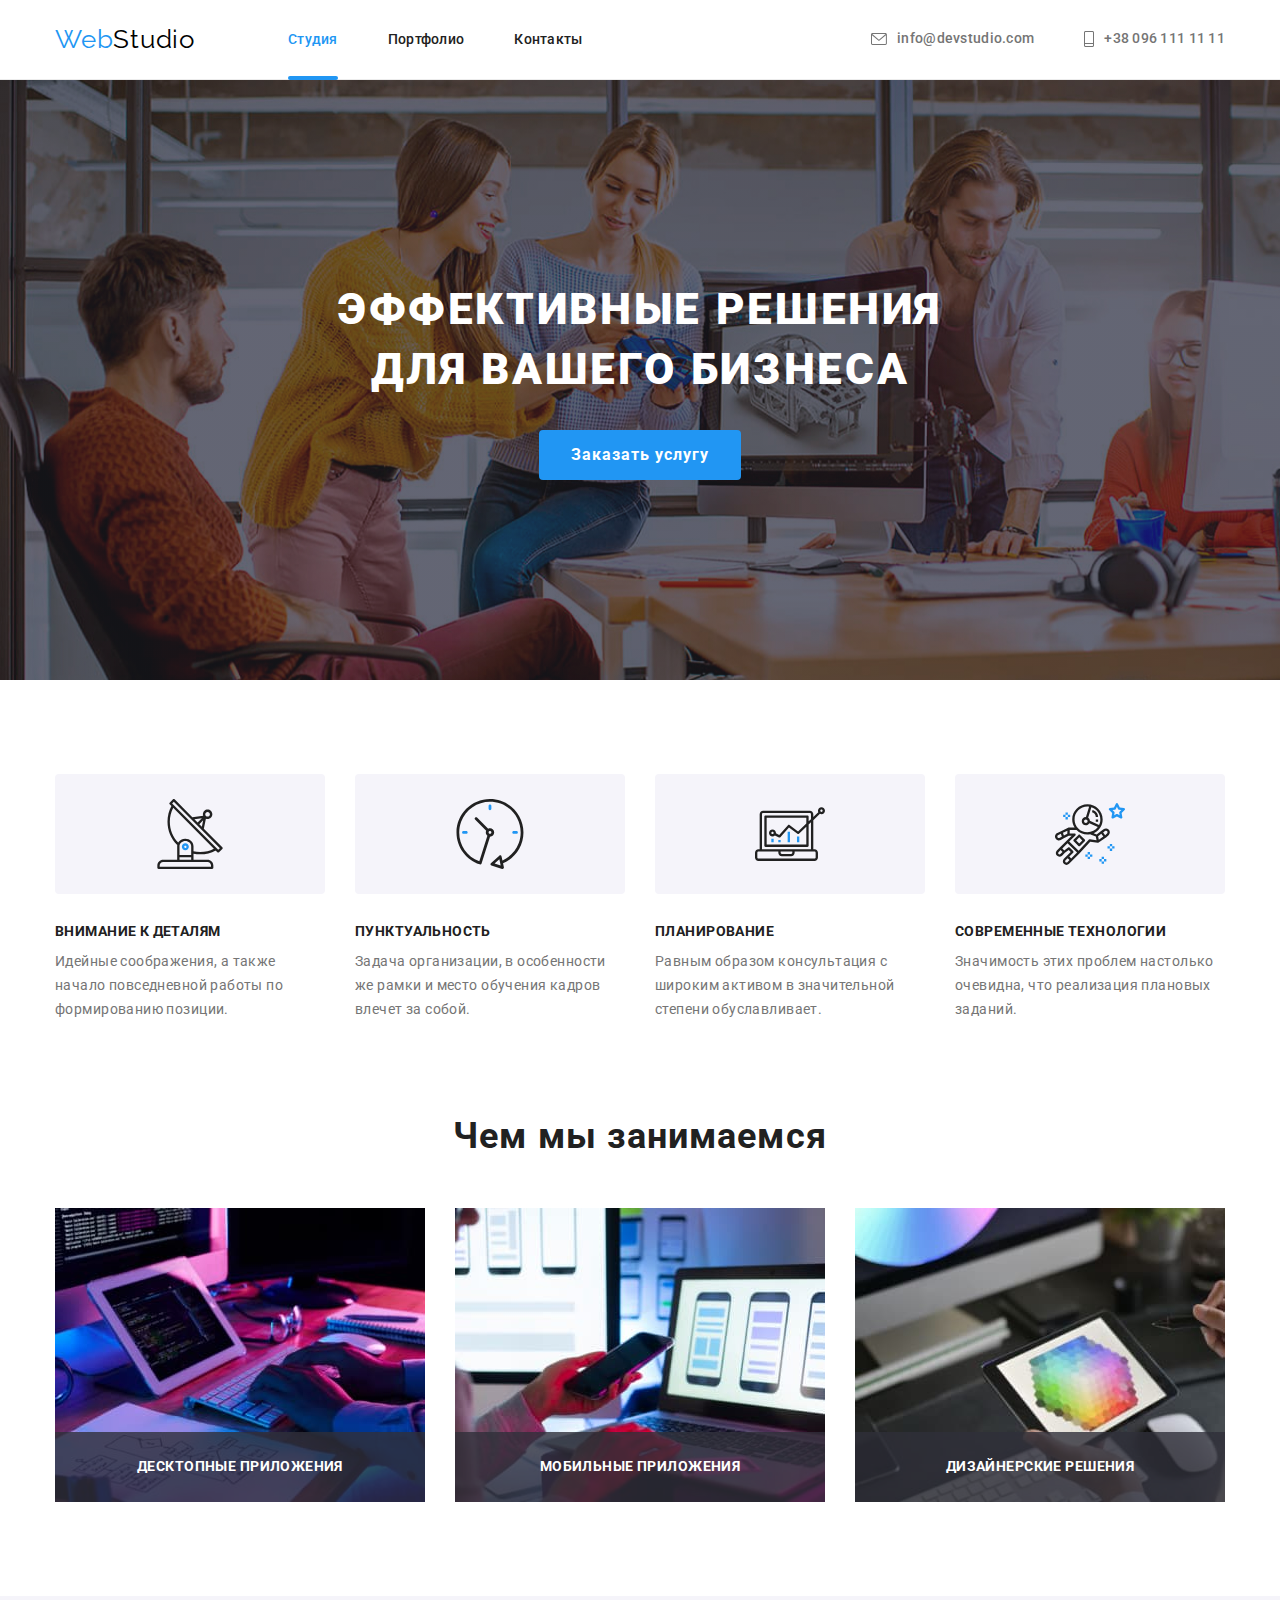
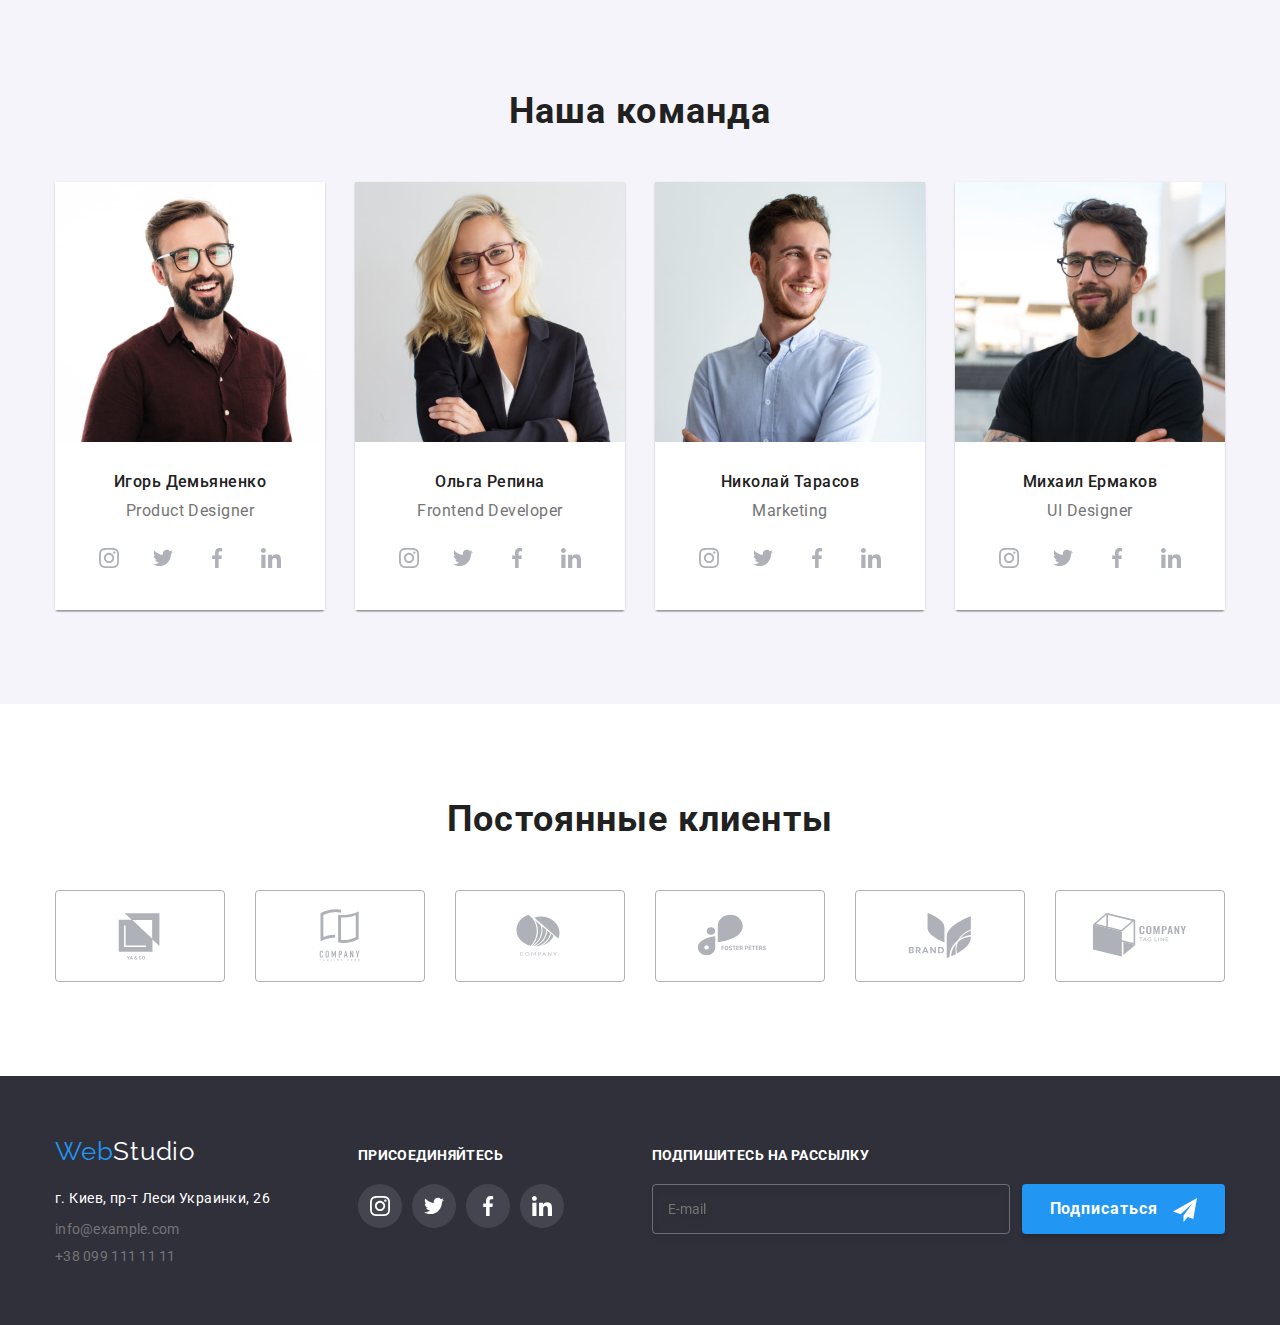
==== commit fcd27ee1: "Готовое дз 6" ====
--- a/index.html
+++ b/index.html
@@ -55,6 +55,8 @@
                 <button class="modal-btn btn" type="button" data-modal-open>Заказать услугу</button>
             </div>
         </section>
+
+
 
 <!--BENEFITS-->
         <section class="benefits-section">
@@ -365,7 +367,7 @@
                 </address>
             </div>
             <div class="footer-right">
-                <h4 class="join-title">Присоединяйтесь</h4>
+                <h4 class="footer-title">Присоединяйтесь</h4>
                     <ul class="join-sm-list list">
                         <li class="join-sm-item">
                             <a href="" class="join-sm-link">
@@ -397,15 +399,79 @@
                         </li>
                     </ul>
             </div>
+  
+    <!-- Footer form -->
+                <form class="footer-form">
+                    <div class="footer-modal-wrapper">
+                        <label class="footer-form-title">
+                            Подпишитесь на рассылку
+                            <span class="footer-form-fields-wrapper">
+                                <input type="email" name="user-email" class="footer-form-input" required placeholder="E-mail">
+                            </span>
+                        </label>
+                        <button type="submit" class="footer-modal-btn btn">Подписаться &nbsp;
+                            <span>
+                                <svg class="footer-modal-icon">
+                                    <use href="./images/sprite.svg#send"></use>
+                                </svg>
+                            </span>
+                        </button>
+                    </div>
+
+                </form>
         </div>
+
+    <!-- End footer form -->
     </footer>
     <div class="backdrop is-hidden" data-modal>
         <div class="modal">
             <button type="button" class="modal-close-btn" data-modal-close>
-                <svg class="modal-icon">
+                <svg class="modal-close-icon">
                     <use href="./images/sprite.svg#close"></use>
                 </svg>
             </button>
+
+        <!-- Modal form -->
+            <form action="#" class="modal-form">
+                <p class="modal-form-header">Оставьте свои данные, мы вам перезвоним</p>
+                <label class="modal-form-field">
+                    Имя
+                    <span class="modal-form-input-wrapper">
+                        <input type="text" name="user-name" class="modal-form-input" minlength="2" required placeholder=" ">
+                        <svg class="modal-icon">
+                            <use href="./images/sprite.svg#modal-person"></use>
+                        </svg>
+                    </span>
+                </label>
+                <label class="modal-form-field">
+                    Телефон
+                    <span class="modal-form-input-wrapper">
+                        <input type="tel" name="user-phone" class="modal-form-input" required pattern="[0-9]{3}-[0-9]{3}-[0-9]{2}-[0-9]{2}" title="093-111-22-33" placeholder=" ">
+                        <svg class="modal-icon">
+                            <use href="./images/sprite.svg#modal-phone"></use>
+                        </svg>
+                    </span>
+                </label>
+                <label class="modal-form-field">
+                    Почта
+                    <span class="modal-form-input-wrapper">
+                        <input type="email" name="user-email" class="modal-form-input" placeholder=" ">
+                        <svg class="modal-icon">
+                            <use href="./images/sprite.svg#modal-email"></use>
+                        </svg>
+                    </span>
+                </label>
+                <label class="modal-form-field">
+                    Комментарий
+                    <textarea name="user-comment" class="modal-form-comment" placeholder="Введите текст"></textarea>
+                </label>
+                <div class="policy-wrapper">
+                    <input type="checkbox" name="user-policy" class="modal-form-checkbox visually-hidden" id="checkbox-policy" required>
+                    <label for="checkbox-policy" class="modal-form-checkbox-policy">Соглашаюсь с рассылкой и принимаю <a class="modal-form-policy-link" href=""> Условия договора</a></label>
+                </div>
+                <button type="submit" class="modal-form-btn btn">Отправить</button>
+            </form>
+            <!-- End modal form -->
         </div>
     </div>
 <script src="./js/modal.js"></script>
--- a/css/styles.css
+++ b/css/styles.css
@@ -58,6 +58,7 @@
 .logo-part {
   color: var(--accent-color);
 }
+
 .section-title {
   font-size: 36px;
   line-height: 1.17;
@@ -81,7 +82,7 @@
   border-radius: 4px;
 }
 
-.visually-hidden {
+/* .visually-hidden {
   position: absolute;
   width: 1px;
   height: 1px;
@@ -93,7 +94,20 @@
   clip-path: inset(100%);
   clip: rect(0 0 0 0);
   overflow: hidden;
-}
+} */
+
+
+.visually-hidden {
+  position: absolute !important;
+  clip: rect(1px 1px 1px 1px); /* IE6, IE7 */
+  clip: rect(1px, 1px, 1px, 1px);
+  padding: 0 !important;
+  border: 0 !important;
+  height: 1px !important;
+  width: 1px !important;
+  overflow: hidden;
+}
+
 /*---------END COMPONENTS---------*/
 
 /*---------HEADER---------*/
@@ -141,18 +155,31 @@
 }
 
 .menu-link {
+  position: relative;
   font-weight: 500;
   font-size: 14px;
   line-height: 1.14;
   letter-spacing: 0.02em;
   color: var(--main-color);
+  transition: color var(--animation-duration) var(--animation-timing-function);
+}
+
+
+.current::after {
+  content: "";
+  position: absolute;
+  display: block;
+  width: 100%;
+  height: 4px;
+  background-color: var(--accent-color);
+  border-radius: 2px;
+  margin-top: 28px;
 }
 
 .menu-link:hover,
 .menu-link:focus {
   color: var(--accent-color);
   outline: none;
-  transition: color var(--animation-duration) var(--animation-timing-function);
 }
 
 .address-list {
@@ -168,13 +195,13 @@
   line-height: 1.14;
   letter-spacing: 0.02em;
   color: var(--secondary-color);
+  transition: color var(--animation-duration) var(--animation-timing-function);
 }
 
 .mail-tel-link:hover,
 .mail-tel-link:focus {
   color: var(--accent-color);
   outline: none;
-  transition: color var(--animation-duration) var(--animation-timing-function);
 }
 
 .mail-icon {
@@ -218,6 +245,7 @@
   padding-bottom: 200px;
   text-align: center;
 }
+
 .hero-title {
   font-weight: 900;
   font-size: 44px;
@@ -227,6 +255,7 @@
   color: var(--contrast-color);
   margin-bottom: 30px;
 }
+
 .modal-btn {
   font-weight: 700;
   font-size: 16px;
@@ -235,13 +264,13 @@
   background-color: var(--accent-color);
   color: var(--contrast-color);
   padding: 10px 32px;
+  transition: background-color var(--animation-duration) var(--animation-timing-function);
 }
 
 .modal-btn:hover,
 .modal-btn:focus {
   background-color: #188ce8;
   outline: none;
-  transition: background-color var(--animation-duration) var(--animation-timing-function);
 }
 
 /*---------END HERO---------*/
@@ -405,25 +434,25 @@
   height: 44px;
   background-color: transparent;
   border-radius: 50%;
+  transition: background-color var(--animation-duration) var(--animation-timing-function);
 }
 
 .team-social-media-icon {
   width: 20px;
   height: 20px;
   fill: var(--icons-color);
+  transition: fill var(--animation-duration) var(--animation-timing-function);
 }
 
 .team-social-media-link:hover,
 .team-social-media-link:focus {
   background-color: var(--accent-color);
   outline: none;
- transition: background-color var(--animation-duration) var(--animation-timing-function);
 }
 
 .team-social-media-link:hover .team-social-media-icon,
 .team-social-media-link:focus .team-social-media-icon {
   fill: var(--contrast-color);
-  transition: fill var(--animation-duration) var(--animation-timing-function);
 }
 
 /*---------END TEAM---------*/
@@ -455,25 +484,25 @@
   height: 92px;
   box-sizing: border-box;
   border-radius: 4px; 
+  transition: border var(--animation-duration) var(--animation-timing-function);
 }
 
 .clients-icon {
   width: 106px;
   height: 60px;
   fill: var(--icons-color);
+  transition: fill var(--animation-duration) var(--animation-timing-function);
 }
 
 .clients-list-link:hover .clients-icon,
 .clients-list-link:focus .clients-icon {
   fill: var(--accent-color);
-  transition: fill var(--animation-duration) var(--animation-timing-function);
 }
 
 .clients-list-link:hover,
 .clients-list-link:focus {
   border: 1px solid var(--accent-color);
   outline: none;
-  transition: border var(--animation-duration) var(--animation-timing-function);
 }
 
 /*---------END CLIENTS---------*/
@@ -488,10 +517,7 @@
 .footer-container {
   display: flex;
   align-items: baseline;
-}
-
-.footer-left{
-  margin-right: 70px;
+  justify-content: space-between;
 }
 
 .footer-logo-link {
@@ -508,12 +534,12 @@
   line-height: 1.71;
   letter-spacing: 0.03em;
   color: var(--contrast-color);
+  transition: color var(--animation-duration) var(--animation-timing-function);
 }
 .map-link:hover,
 .map-link:focus {
   color: var(--accent-color);
   outline: none;
-  transition: color var(--animation-duration) var(--animation-timing-function);
 }
 .footer-mail-tel-link {
   font-style: normal;
@@ -521,19 +547,19 @@
   line-height: 1.14;
   letter-spacing: 0.02em;
   color: var(--secondary-color);
+  transition: color var(--animation-duration) var(--animation-timing-function);
 }
 .footer-mail-tel-link:hover,
 .footer-mail-tel-link:focus {
   color: var(--accent-color);
   outline: none;
-  transition: color var(--animation-duration) var(--animation-timing-function);
 }
 
 .address-item:not(:last-child) {
   margin-bottom: 9px;
 }
 
-.join-title {
+.footer-title {
   font-weight: 700;
   font-size: 14px;
   line-height: 1.14;
@@ -560,13 +586,13 @@
   height: 44px;
   background-color: rgba(255, 255, 255, 0.1);
   border-radius: 50%;
+  transition: background-color var(--animation-duration) var(--animation-timing-function);
 }
 
 .join-sm-link:hover,
 .join-sm-link:focus {
   background-color: var(--accent-color);
   outline: none;
-  transition: background-color var(--animation-duration) var(--animation-timing-function);
 }
 
 .join-sm-icon {
@@ -599,6 +625,7 @@
   letter-spacing: 0.03em;
   background-color: var(--icon-button-back-color);
   padding: 6px 22px;
+  transition: color var(--animation-duration) var(--animation-timing-function), background-color var(--animation-duration) var(--animation-timing-function), box-shadow var(--animation-duration) var(--animation-timing-function);
 }
 .filter-btn:hover,
 .filter-btn:focus {
@@ -607,7 +634,6 @@
   box-shadow: 0px 3px 1px rgba(0, 0, 0, 0.1), 0px 1px 2px rgba(0, 0, 0, 0.08),
     0px 2px 2px rgba(0, 0, 0, 0.12);
   outline: none;
-  transition: color var(--animation-duration) var(--animation-timing-function), background-color var(--animation-duration) var(--animation-timing-function), box-shadow var(--animation-duration) var(--animation-timing-function);
 }
 
 .portfolio-page-items {
@@ -628,11 +654,14 @@
   overflow: hidden;
 }
 
+.portfolio-page-card {
+  transition: box-shadow var(--animation-duration) var(--animation-timing-function);
+}
+
 .portfolio-page-card:hover,
 .portfolio-page-card:focus {
   box-shadow: 0px 1px 1px rgba(0, 0, 0, 0.12), 0px 4px 4px rgba(0, 0, 0, 0.06), 1px 4px 6px rgba(0, 0, 0, 0.16);
   outline: none;
-  transition: box-shadow var(--animation-duration) var(--animation-timing-function);
 }
 
 .overlay {
@@ -650,13 +679,12 @@
   background-color: rgba(33, 150, 243, 0.9);
   overflow: auto;
   transform: translateY(100%);
-  transition: transform 250ms cubic-bezier(0.4, 0, 0.2, 1);
+  transition: transform var(--animation-duration) var(--animation-timing-function);
 }
 
 .portfolio-page-card:hover .overlay,
 .portfolio-page-card:focus .overlay {
  transform: translateY(0%);
- transition: transform var(--animation-duration) var(--animation-timing-function);
 }
 
 .portfolio-page-card-dscr {
@@ -682,6 +710,71 @@
 }
 
 /*---------END PORTFOLIO PAGE---------*/
+
+/*---------FOOTER MODAL WINDOW---------*/
+
+.footer-form-title {
+  display: flex;
+  flex-direction: column;
+  font-weight: 700;
+  font-size: 14px;
+  line-height: 1.14;
+  letter-spacing: 0.03em;
+  text-transform: uppercase;
+  color: var(--contrast-color);
+}
+
+.footer-modal-wrapper {
+  display: flex;
+  align-items: flex-end;
+}
+
+.footer-form-fields-wrapper {
+  display: flex;
+  margin-top: 20px;
+}
+
+.footer-form-input {
+  width: 358px;
+  height: 50px;
+  color: var(--contrast-color);
+  background-color: transparent;
+  border: 1px solid rgba(255, 255, 255, 0.3);
+  filter: drop-shadow(0px 4px 4px rgba(0, 0, 0, 0.15));
+  border-radius: 4px;
+  padding: 15px;
+  margin-right: 12px;
+  transition: border-color var(--animation-duration) var(--animation-timing-function);
+}
+
+.footer-form-input:hover,
+.footer-form-input:focus {
+  outline: none;
+  border-color: var(--accent-color);
+}
+
+.footer-modal-icon {
+  width: 24px;
+  height: 24px;
+  vertical-align: middle;
+  fill: var(--contrast-color);
+}
+
+.footer-modal-btn {
+  height: 50px;
+  font-weight: 700;
+  font-size: 16px;
+  line-height: 1.88;
+  text-align: center;
+  letter-spacing: 0.06em;
+  color: var(--contrast-color);
+  background-color: var(--accent-color);
+  box-shadow: 0px 4px 4px rgba(0, 0, 0, 0.15);
+  border-radius: 4px;
+  padding: 10px 28px;
+}
+
+/*--------- ENDFOOTER MODAL WINDOW---------*/
 
 /*---------MODAL WINDOW---------*/
 
@@ -707,12 +800,13 @@
   position: absolute;
   top: 50%;
   left: 50%;
-  transform: translate(-50%, -50%);
+  transform: translate(-50%, -50%) scaleY(1);
   min-width: 528px;
   min-height: 582px;
   background-color: var(--contrast-color);
   box-shadow: 0px 1px 3px rgba(0, 0, 0, 0.12), 0px 1px 1px rgba(0, 0, 0, 0.14), 0px 2px 1px rgba(0, 0, 0, 0.2);
   border-radius: 4px;
+  padding: 40px;
 
   transition: transform var(--animation-duration) var(--animation-timing-function);
 }
@@ -732,11 +826,177 @@
   padding: 0;
   border-radius: 50%;
   cursor: pointer;
-}
-
-.modal-icon {
+  transition: fill var(--animation-duration) var(--animation-timing-function);
+}
+
+.modal-close-btn:hover .modal-close-icon,
+.modal-close-btn:focus .modal-close-icon {
+ fill: var(--accent-color);
+}
+
+.modal-close-icon {
   width: 10px;
   height: 10px;
 }
 
+.modal-form {
+  display: flex;
+  flex-direction: column;
+}
+
+.modal-form-header {
+  font-weight: 700;
+  font-size: 20px;
+  line-height: 1.15;
+  text-align: center;
+  letter-spacing: 0.03em;
+  color: var(--main-color) #212121;
+  margin-bottom: 30px;
+}
+
+
+.modal-form-field {
+  font-size: 12px;
+  line-height: 1.17;
+  letter-spacing: 0.01em;
+  color: #757575;
+}
+
+.modal-form-field:not(:last-child) {
+  margin-bottom: 10px;
+}
+
+.modal-form-input{
+  width: 100%;
+  height: 40px;
+  border: 1px solid rgba(33, 33, 33, 0.2);;
+  border-radius: 4px;
+  padding-left: 42px;
+  transition: border-color var(--animation-duration) var(--animation-timing-function);
+}
+
+.modal-form-input:focus {
+  border-color: var(--accent-color);
+  outline: none;
+}
+
+.modal-form-input:focus + .modal-icon {
+  fill: var(--accent-color);
+}
+
+.modal-form-comment {
+  width: 100%;
+}
+
+.modal-form-input-wrapper {
+  position: relative;
+  display: block;
+  margin-top: 4px;
+}
+
+.modal-form-input:required:focus:not(:placeholder-shown):valid {
+  border-color: green;
+}
+
+.modal-form-input:required:focus:not(:placeholder-shown):invalid {
+  border-color: red;
+}
+
+.modal-form-comment {
+  width: 100%;
+  height: 120px;
+  border: 1px solid rgba(33, 33, 33, 0.2);
+  border-radius: 4px;
+  resize: none;
+  padding: 12px 16px;
+  margin-top: 4px;
+  transition: border-color var(--animation-duration) var(--animation-timing-function);
+
+}
+
+.modal-form-comment::placeholder {
+  color: rgba(117, 117, 117, 0.5);
+}
+
+.modal-form-comment:focus {
+  border-color: var(--accent-color);
+  outline: none;
+}
+
+.policy-wrapper {
+margin: 0 auto;
+}
+
+.modal-form-checkbox-policy::before {
+  content: "";
+  display: inline-block;
+  vertical-align: middle;
+  width: 16px;
+  height: 15px;
+  border: 2px solid var(--main-color);
+  margin-right: 7px;
+  cursor: pointer;
+  transition: border-color var(--animation-duration) var(--animation-timing-function);
+
+}
+
+.modal-form-checkbox:checked + .modal-form-checkbox-policy::before {
+  background-image: url(../images/icon-checked.svg);
+  border: none;
+}
+
+/* .modal-form-checkbox:not(:checked) + .modal-form-checkbox-policy::before {
+  border-color: var(--main-color);
+}  */
+
+.modal-form-checkbox:focus + .modal-form-checkbox-policy::before {
+  border-color: var(--accent-color);
+}
+
+.modal-form-checkbox-policy {
+  font-size: 14px;
+  line-height: 1.71;
+  letter-spacing: 0.03em;
+  color: var(--secondary-color);
+}
+
+.modal-form-policy-link {
+  color: var(--accent-color);
+}
+  
+.modal-icon {
+  position: absolute;
+  top: 50%;
+  left: 12px;
+  transform: translateY(-50%);
+  width: 18px;
+  height: 18px;
+  fill: var(--main-color);
+  transition: fill var(--animation-duration) var(--animation-timing-function);
+
+}
+
+.modal-form-btn {
+  align-self: center;
+  font-weight: 700;
+  font-size: 16px;
+  line-height: 1.88;
+  letter-spacing: 0.06em;
+  background-color: var(--accent-color);
+  color: var(--contrast-color);
+  padding: 10px 32px;
+  transition: background-color var(--animation-duration) var(--animation-timing-function);
+  margin-top: 30px;
+  transition: background-color var(--animation-duration) var(--animation-timing-function);
+
+}
+
+
+.modal-form-btn:hover,
+.modal-form-btn:focus {
+  background-color: #188ce8;
+  outline: none;
+}
+
+
 /*---------END MODAL WINDOW---------*/
